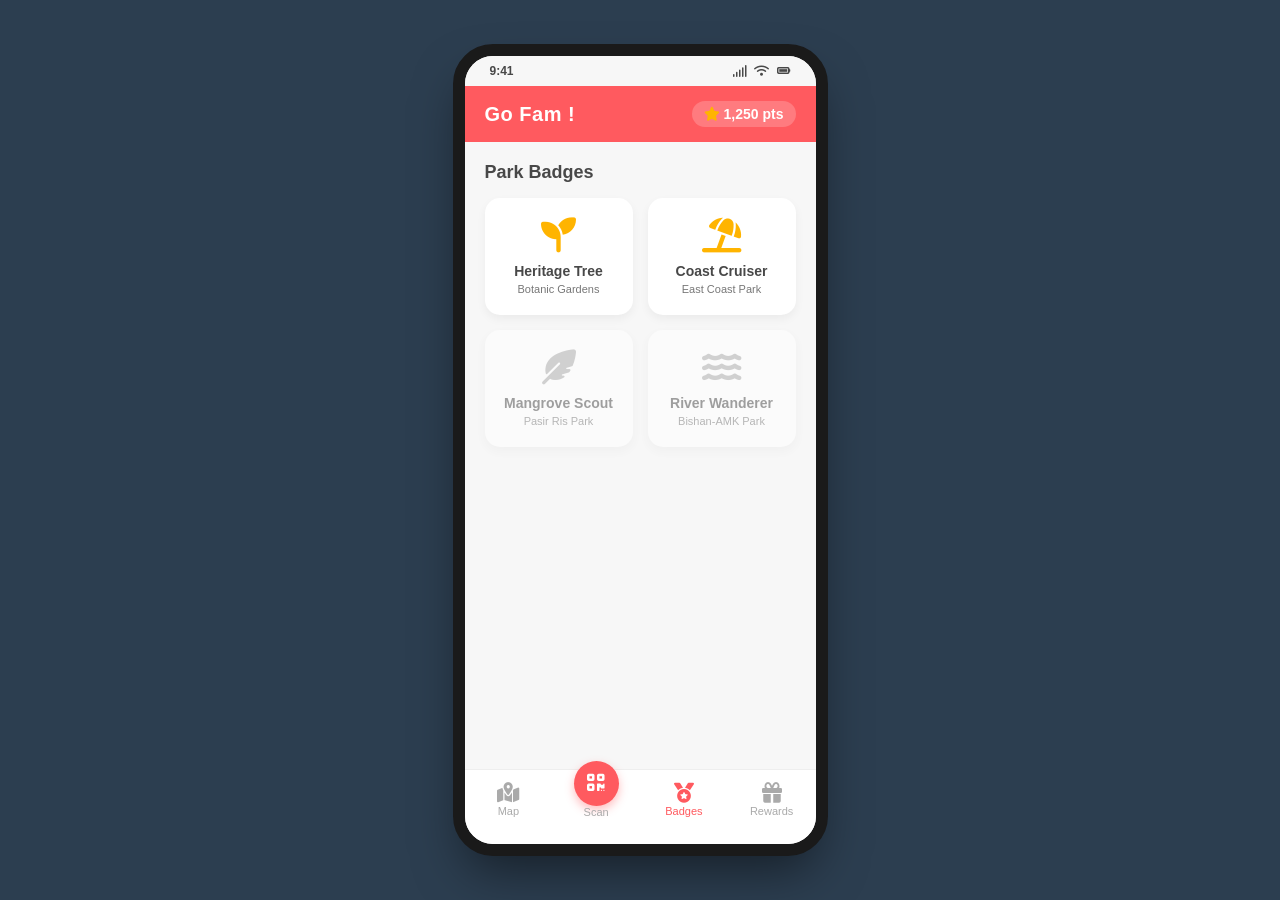
==== badges.html @ 314f7f79 "Add files via upload" ====
<!DOCTYPE html>
<html lang="en">
<head>
    <meta charset="UTF-8">
    <meta name="viewport" content="width=device-width, initial-scale=1.0">
    <title>Go Fam ! - Badges</title>
    <link rel="stylesheet" href="style.css">
    <link rel="stylesheet" href="https://cdnjs.cloudflare.com/ajax/libs/font-awesome/6.4.0/css/all.min.css">
</head>
<body>

    <div class="phone-container">
        <div class="status-bar">
            <span>9:41</span>
            <div class="status-icons"><i class="fas fa-signal"></i> <i class="fas fa-wifi"></i> <i class="fas fa-battery-full"></i></div>
        </div>

        <header class="app-header">
            <h1>Go Fam !</h1>
            <div class="family-points"><i class="fas fa-star"></i> <span id="total-points">1,250</span> pts</div>
        </header>

        <main class="app-content content-padding">
            <h2 class="section-title">Park Badges</h2>
            <div class="badges-grid">
                <div class="badge-card earned">
                    <i class="fas fa-seedling"></i>
                    <h3>Heritage Tree</h3>
                    <p>Botanic Gardens</p>
                </div>
                <div class="badge-card earned">
                    <i class="fas fa-umbrella-beach"></i>
                    <h3>Coast Cruiser</h3>
                    <p>East Coast Park</p>
                </div>
                <div class="badge-card locked">
                    <i class="fas fa-feather-alt"></i>
                    <h3>Mangrove Scout</h3>
                    <p>Pasir Ris Park</p>
                </div>
                <div class="badge-card locked">
                    <i class="fas fa-water"></i>
                    <h3>River Wanderer</h3>
                    <p>Bishan-AMK Park</p>
                </div>
            </div>
        </main>

        <nav class="bottom-nav">
            <a href="index.html" class="nav-item">
                <i class="fas fa-map-marked-alt"></i>
                <span>Map</span>
            </a>
            <a href="scan.html" class="nav-item">
                <div class="scan-nav-btn"><i class="fas fa-qrcode"></i></div>
                <span>Scan</span>
            </a>
            <a href="badges.html" class="nav-item active">
                <i class="fas fa-medal"></i>
                <span>Badges</span>
            </a>
            <a href="rewards.html" class="nav-item">
                <i class="fas fa-gift"></i>
                <span>Rewards</span>
            </a>
        </nav>
    </div>

    <script src="script.js"></script>
</body>
</html>
---- style.css ----
:root {
    --primary: #FF5A5F;
    --secondary: #00A699;
    --dark: #484848;
    --light: #F7F7F7;
    --accent: #FFB400;
}

* {
    box-sizing: border-box;
    margin: 0;
    padding: 0;
    font-family: 'Segoe UI', Tahoma, Geneva, Verdana, sans-serif;
}

body {
    background-color: #2c3e50;
    display: flex;
    justify-content: center;
    align-items: center;
    min-height: 100vh;
}

.phone-container {
    width: 375px;
    height: 812px;
    background: #fff;
    border: 12px solid #1a1a1a;
    border-radius: 40px;
    position: relative;
    box-shadow: 0 25px 50px -12px rgba(0, 0, 0, 0.5);
    display: flex;
    flex-direction: column;
    overflow: hidden;
}

.status-bar {
    height: 30px;
    background: var(--light);
    display: flex;
    justify-content: space-between;
    align-items: center;
    padding: 0 25px;
    font-size: 12px;
    font-weight: 600;
    color: var(--dark);
    flex-shrink: 0;
}
.status-icons i { margin-left: 4px; }

.app-header {
    background: var(--primary);
    color: white;
    padding: 15px 20px;
    display: flex;
    justify-content: space-between;
    align-items: center;
    flex-shrink: 0;
}
.app-header h1 {
    font-size: 20px;
    font-weight: 800;
    letter-spacing: 0.5px;
}
.family-points {
    background: rgba(255, 255, 255, 0.2);
    padding: 5px 12px;
    border-radius: 20px;
    font-size: 14px;
    font-weight: bold;
}
.family-points i { color: var(--accent); }

.app-content {
    flex: 1;
    overflow-y: auto;
    background: var(--light);
    position: relative;
    display: flex;
    flex-direction: column;
}

.content-padding {
    padding: 20px;
}

.section-title {
    margin-bottom: 15px;
    color: var(--dark);
    font-size: 18px;
}

/* Functional Interactive Leaflet Map */
#live-map {
    width: 100%;
    height: 100%;
    z-index: 1;
}

/* Customized Leaflet Point Pins styling mapping */
.custom-map-flag {
    background: transparent !important;
    border: none !important;
}
.map-flag-inner {
    background: var(--primary);
    color: white;
    width: 38px;
    height: 38px;
    border-radius: 50%;
    display: flex;
    justify-content: center;
    align-items: center;
    box-shadow: 0 4px 10px rgba(0,0,0,0.3);
    animation: bounce 2s infinite;
}

.map-overlay {
    position: absolute;
    bottom: 20px;
    left: 15px;
    right: 15px;
    background: white;
    padding: 12px;
    border-radius: 15px;
    box-shadow: 0 4px 15px rgba(0,0,0,0.15);
    z-index: 10;
}
.map-overlay h3 { font-size: 14px; color: var(--dark); }
.map-overlay p { font-size: 12px; color: #666; margin-top: 2px; }

/* Fixed Scanner Layout Structure Settings */
.scanner-layout {
    justify-content: center;
    align-items: center;
}
.scanner-container {
    width: 100%;
    padding: 0 24px;
    display: flex;
    flex-direction: column;
    align-items: center;
}
.scanner-viewfinder {
    width: 220px !important;
    height: 220px !important;
    border: 4px solid var(--secondary);
    border-radius: 25px;
    position: relative;
    overflow: hidden;
    background: #000;
    display: flex;
    justify-content: center;
    align-items: center;
}
/* Aligns actual embedded hardware canvas video feed elements */
.scanner-viewfinder video {
    width: 100% !important;
    height: 100% !important;
    object-fit: cover !important;
}
.camera-fallback-icon {
    position: absolute;
    color: #444;
    z-index: 1;
}
.laser-line {
    position: absolute;
    width: 90%;
    height: 3px;
    background: var(--secondary);
    animation: scanAnimation 2s linear infinite;
    z-index: 2;
}
.scan-instructions {
    font-size: 13px;
    color: var(--dark);
    margin: 20px 0;
    text-align: center;
    line-height: 1.4;
}
.demo-btn {
    background: var(--secondary);
    color: white;
    border: none;
    padding: 12px 24px;
    border-radius: 25px;
    font-weight: bold;
    cursor: pointer;
}

/* Badges View Styles */
.badges-grid {
    display: grid;
    grid-template-columns: repeat(2, 1fr);
    gap: 15px;
}
.badge-card {
    background: white;
    padding: 20px 10px;
    border-radius: 15px;
    text-align: center;
    box-shadow: 0 4px 10px rgba(0,0,0,0.05);
}
.badge-card i { font-size: 35px; margin-bottom: 10px; }
.badge-card.earned i { color: var(--accent); }
.badge-card.locked { opacity: 0.5; }
.badge-card.locked i { color: #aaa; }
.badge-card h3 { font-size: 14px; color: var(--dark); }
.badge-card p { font-size: 11px; color: #777; margin-top: 4px; }

/* Rewards View Styles */
.rewards-list { display: flex; flex-direction: column; gap: 12px; }
.reward-item {
    background: white;
    padding: 15px;
    border-radius: 15px;
    display: flex;
    justify-content: space-between;
    align-items: center;
    box-shadow: 0 4px 10px rgba(0,0,0,0.05);
}
.reward-info h3 { font-size: 15px; color: var(--dark); }
.reward-info p { font-size: 13px; color: var(--secondary); font-weight: bold; }
.claim-btn {
    background: var(--primary);
    color: white;
    border: none;
    padding: 8px 16px;
    border-radius: 20px;
    font-weight: bold;
    cursor: pointer;
}
.claim-btn.disabled { background: #ccc; cursor: not-allowed; }

/* Fixed Bottom Navigation Configurations */
.bottom-nav {
    height: 75px;
    border-top: 1px solid #eee;
    background: white;
    display: flex;
    justify-content: space-around;
    align-items: center;
    padding-bottom: 15px;
    flex-shrink: 0;
    z-index: 999; /* Higher than map overlay layers */
}
.nav-item {
    text-decoration: none;
    color: #aaa;
    display: flex;
    flex-direction: column;
    align-items: center;
    font-size: 11px;
    width: 60px;
}
.nav-item.active { color: var(--primary); }
.nav-item i { font-size: 20px; margin-bottom: 2px; }
.scan-nav-btn {
    background: var(--primary);
    color: white;
    width: 45px;
    height: 45px;
    border-radius: 50%;
    display: flex;
    justify-content: center;
    align-items: center;
    margin-top: -20px;
    box-shadow: 0 4px 10px rgba(255, 90, 95, 0.4);
}
.nav-item.active .scan-nav-btn { background: var(--dark); }

/* Custom System Popups */
#custom-alert {
    position: absolute;
    top: 0; left: 0; width: 100%; height: 100%;
    background: rgba(0,0,0,0.6);
    display: flex;
    justify-content: center;
    align-items: center;
    z-index: 9999;
}
.alert-content {
    background: white;
    width: 80%;
    padding: 25px;
    border-radius: 20px;
    text-align: center;
}
.alert-content h3 { margin-bottom: 10px; color: var(--dark); }
.alert-content p { font-size: 14px; margin-bottom: 20px; color: #555; line-height: 1.4; }
.alert-content button {
    background: var(--primary);
    color: white;
    border: none;
    padding: 10px 25px;
    border-radius: 20px;
    font-weight: bold;
    cursor: pointer;
}
.hidden { display: none !important; }

/* Keyframe tracking settings */
@keyframes scanAnimation {
    0% { top: 5%; }
    50% { top: 90%; }
    100% { top: 5%; }
}
@keyframes bounce {
    0%, 100% { transform: translateY(0); }
    50% { transform: translateY(-6px); }
}
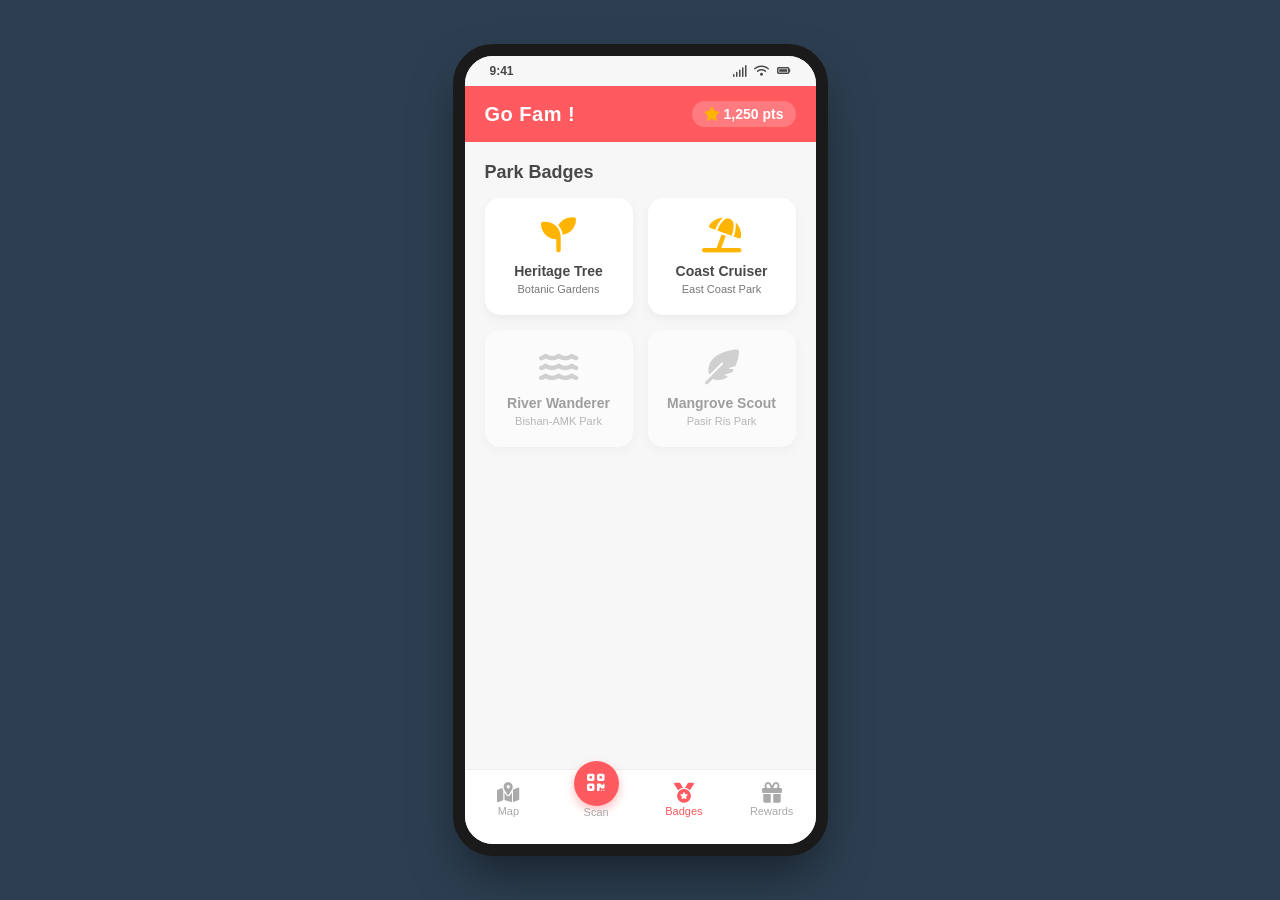
==== commit 97baa46d: "Update badges.html" ====
--- a/badges.html
+++ b/badges.html
@@ -33,15 +33,15 @@
                     <h3>Coast Cruiser</h3>
                     <p>East Coast Park</p>
                 </div>
+                <div id="river-wanderer-card" class="badge-card locked">
+                    <i class="fas fa-water"></i>
+                    <h3>River Wanderer</h3>
+                    <p>Bishan-AMK Park</p>
+                </div>
                 <div class="badge-card locked">
                     <i class="fas fa-feather-alt"></i>
                     <h3>Mangrove Scout</h3>
                     <p>Pasir Ris Park</p>
-                </div>
-                <div class="badge-card locked">
-                    <i class="fas fa-water"></i>
-                    <h3>River Wanderer</h3>
-                    <p>Bishan-AMK Park</p>
                 </div>
             </div>
         </main>
@@ -68,4 +68,4 @@
 
     <script src="script.js"></script>
 </body>
-</html>+</html>
--- a/style.css
+++ b/style.css
@@ -13,6 +13,7 @@
     font-family: 'Segoe UI', Tahoma, Geneva, Verdana, sans-serif;
 }
 
+/* Base style: Desktop view with wrapper frame */
 body {
     background-color: #2c3e50;
     display: flex;
@@ -48,6 +49,26 @@
 }
 .status-icons i { margin-left: 4px; }
 
+/* MOBILE RESPONSIVE OVERRIDE: Removes background, borders, and prevents scrolling */
+@media (max-width: 450px) {
+    body {
+        background-color: white; /* Removes the dark desktop background */
+        align-items: flex-start;
+    }
+
+    .phone-container {
+        width: 100vw;       /* Spans full width of the mobile screen */
+        height: 100dvh;     /* Spans exact dynamic height of the mobile viewport */
+        border: none;       /* Removes the thick black phone border */
+        border-radius: 0;   /* Removes the rounded phone frame edges */
+        box-shadow: none;   /* Removes shadows for a clean look */
+    }
+
+    .status-bar {
+        display: none;      /* Hides the fake status bar since the phone already has one */
+    }
+}
+
 .app-header {
     background: var(--primary);
     color: white;
@@ -97,7 +118,6 @@
     z-index: 1;
 }
 
-/* Customized Leaflet Point Pins styling mapping */
 .custom-map-flag {
     background: transparent !important;
     border: none !important;
@@ -153,7 +173,6 @@
     justify-content: center;
     align-items: center;
 }
-/* Aligns actual embedded hardware canvas video feed elements */
 .scanner-viewfinder video {
     width: 100% !important;
     height: 100% !important;
@@ -243,7 +262,7 @@
     align-items: center;
     padding-bottom: 15px;
     flex-shrink: 0;
-    z-index: 999; /* Higher than map overlay layers */
+    z-index: 999;
 }
 .nav-item {
     text-decoration: none;
@@ -269,6 +288,33 @@
     box-shadow: 0 4px 10px rgba(255, 90, 95, 0.4);
 }
 .nav-item.active .scan-nav-btn { background: var(--dark); }
+
+/* Custom QR Location Marker Styling */
+.custom-map-qr {
+    background: transparent !important;
+    border: none !important;
+}
+.map-qr-inner {
+    background: var(--secondary);
+    color: white;
+    width: 38px;
+    height: 38px;
+    border-radius: 50%;
+    display: flex;
+    justify-content: center;
+    align-items: center;
+    box-shadow: 0 4px 10px rgba(0,0,0,0.25);
+    animation: bounce 2s infinite;
+}
+
+/* Fix popup text formatting inside Leaflet */
+.leaflet-popup-content {
+    font-size: 12px;
+    font-family: inherit;
+    color: var(--dark);
+    margin: 8px 12px;
+    line-height: 1.3;
+}
 
 /* Custom System Popups */
 #custom-alert {
@@ -300,7 +346,7 @@
 }
 .hidden { display: none !important; }
 
-/* Keyframe tracking settings */
+/* Animations */
 @keyframes scanAnimation {
     0% { top: 5%; }
     50% { top: 90%; }
@@ -309,4 +355,23 @@
 @keyframes bounce {
     0%, 100% { transform: translateY(0); }
     50% { transform: translateY(-6px); }
-}+}
+
+/* Custom User Location Marker Styling */
+.custom-map-user {
+    background: transparent !important;
+    border: none !important;
+}
+.map-user-inner {
+    background: #3498db;
+    color: white;
+    width: 20px;
+    height: 20px;
+    border-radius: 50%;
+    border: 3px solid white;
+    display: flex;
+    justify-content: center;
+    align-items: center;
+    box-shadow: 0 0 12px rgba(52, 152, 219, 0.8);
+}
+
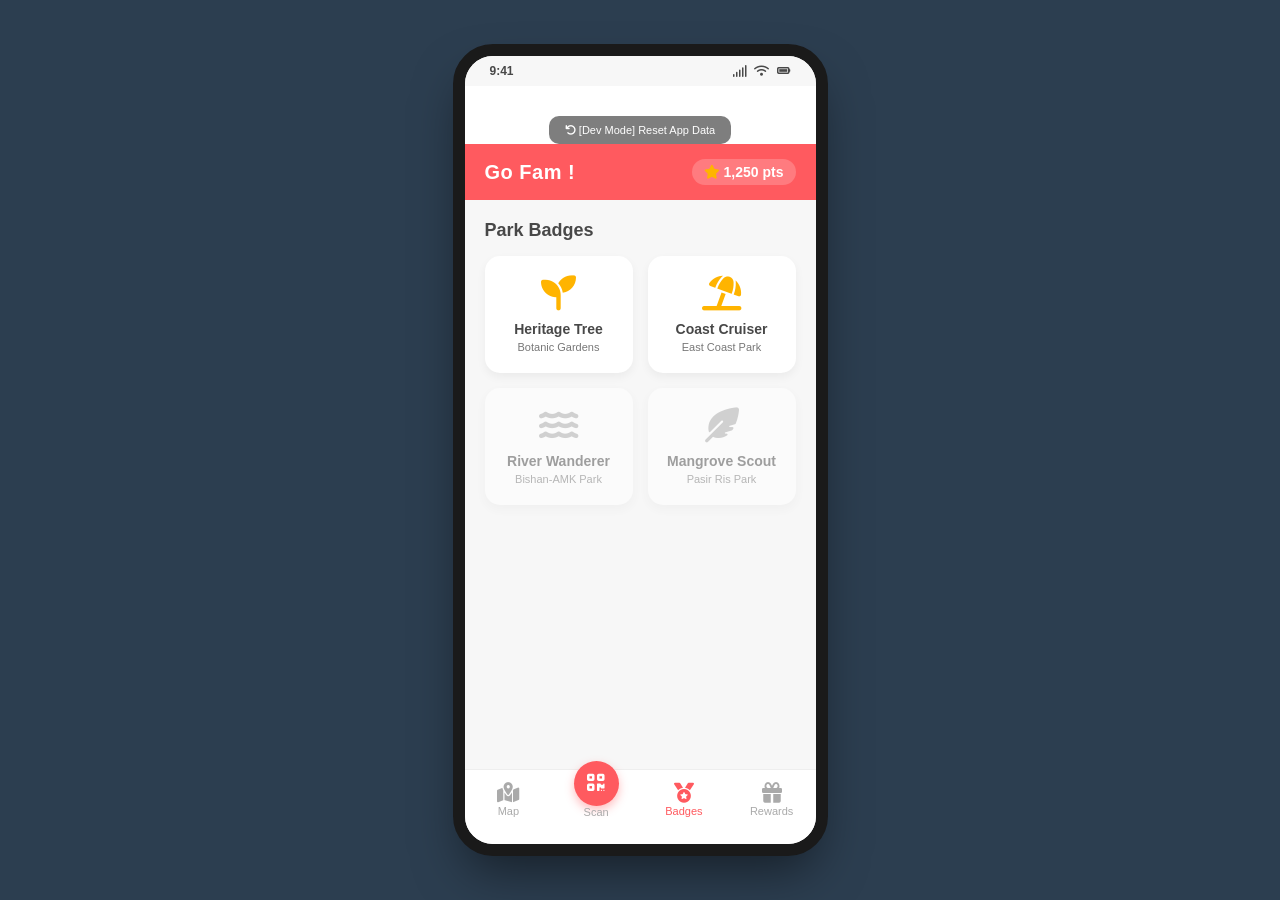
==== commit ad9e9773: "Update badges.html" ====
--- a/badges.html
+++ b/badges.html
@@ -13,6 +13,12 @@
         <div class="status-bar">
             <span>9:41</span>
             <div class="status-icons"><i class="fas fa-signal"></i> <i class="fas fa-wifi"></i> <i class="fas fa-battery-full"></i></div>
+        </div>
+
+        <div style="text-align: center; margin-top: 30px;">
+            <button onclick="resetAppDevMode()" style="background: #484848; color: white; border: none; padding: 8px 16px; border-radius: 10px; font-size: 11px; cursor: pointer; opacity: 0.7;">
+                <i class="fas fa-undo"></i> [Dev Mode] Reset App Data
+            </button>
         </div>
 
         <header class="app-header">
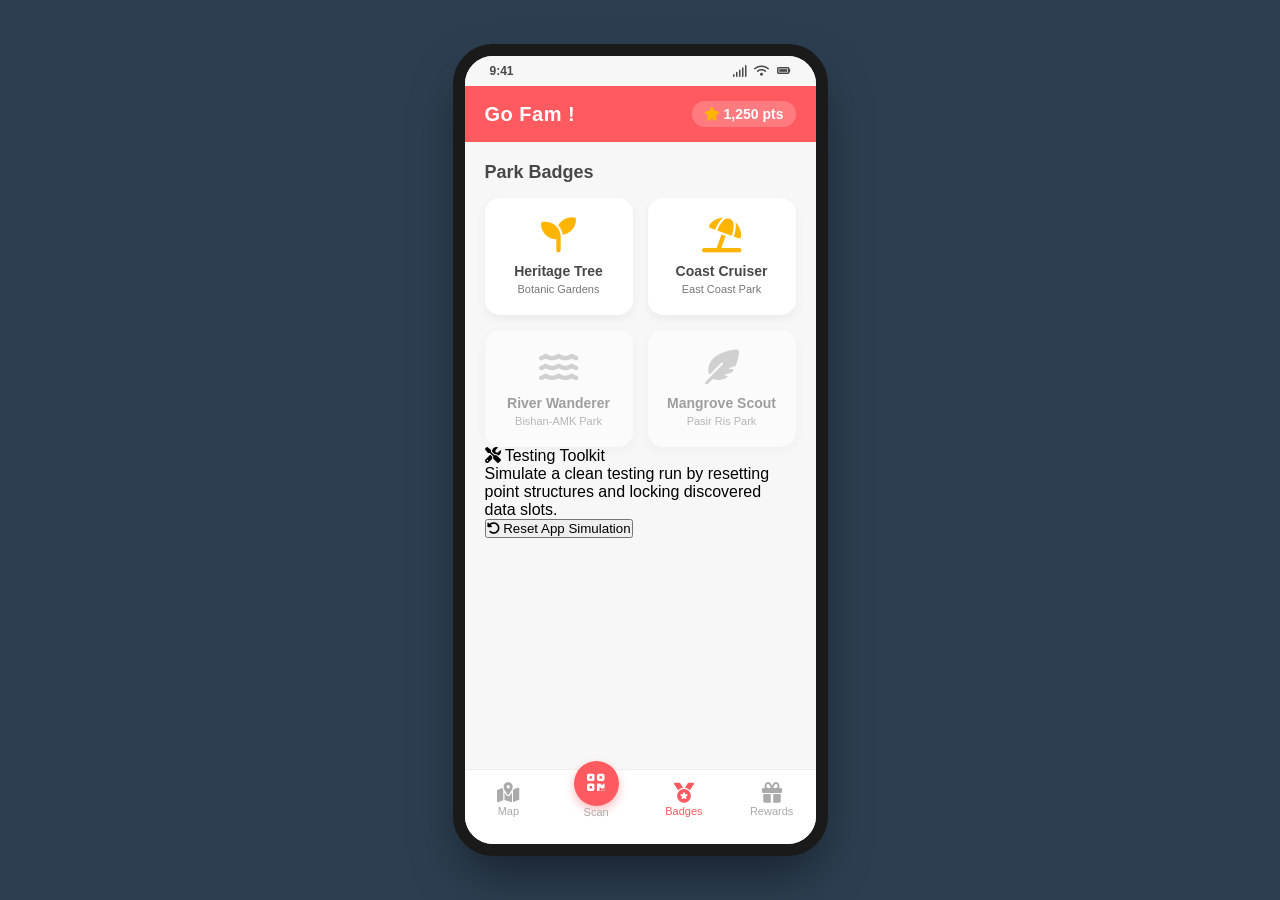
==== commit 97fd3b4b: "Update badges.html" ====
--- a/badges.html
+++ b/badges.html
@@ -15,19 +15,14 @@
             <div class="status-icons"><i class="fas fa-signal"></i> <i class="fas fa-wifi"></i> <i class="fas fa-battery-full"></i></div>
         </div>
 
-        <div style="text-align: center; margin-top: 30px;">
-            <button onclick="resetAppDevMode()" style="background: #484848; color: white; border: none; padding: 8px 16px; border-radius: 10px; font-size: 11px; cursor: pointer; opacity: 0.7;">
-                <i class="fas fa-undo"></i> [Dev Mode] Reset App Data
-            </button>
-        </div>
-
         <header class="app-header">
             <h1>Go Fam !</h1>
-            <div class="family-points"><i class="fas fa-star"></i> <span id="total-points">1,250</span> pts</div>
+            <div class="family-points"><i class="fas fa-star"></i> <span id="total-points">750</span> pts</div>
         </header>
 
         <main class="app-content content-padding">
             <h2 class="section-title">Park Badges</h2>
+            
             <div class="badges-grid">
                 <div class="badge-card earned">
                     <i class="fas fa-seedling"></i>
@@ -49,6 +44,16 @@
                     <h3>Mangrove Scout</h3>
                     <p>Pasir Ris Park</p>
                 </div>
+            </div>
+
+            <div class="dev-panel-container">
+                <div class="dev-panel-header">
+                    <i class="fas fa-tools"></i> Testing Toolkit
+                </div>
+                <p>Simulate a clean testing run by resetting point structures and locking discovered data slots.</p>
+                <button class="dev-reset-btn" onclick="resetAppDevMode()">
+                    <i class="fas fa-undo-alt"></i> Reset App Simulation
+                </button>
             </div>
         </main>
 
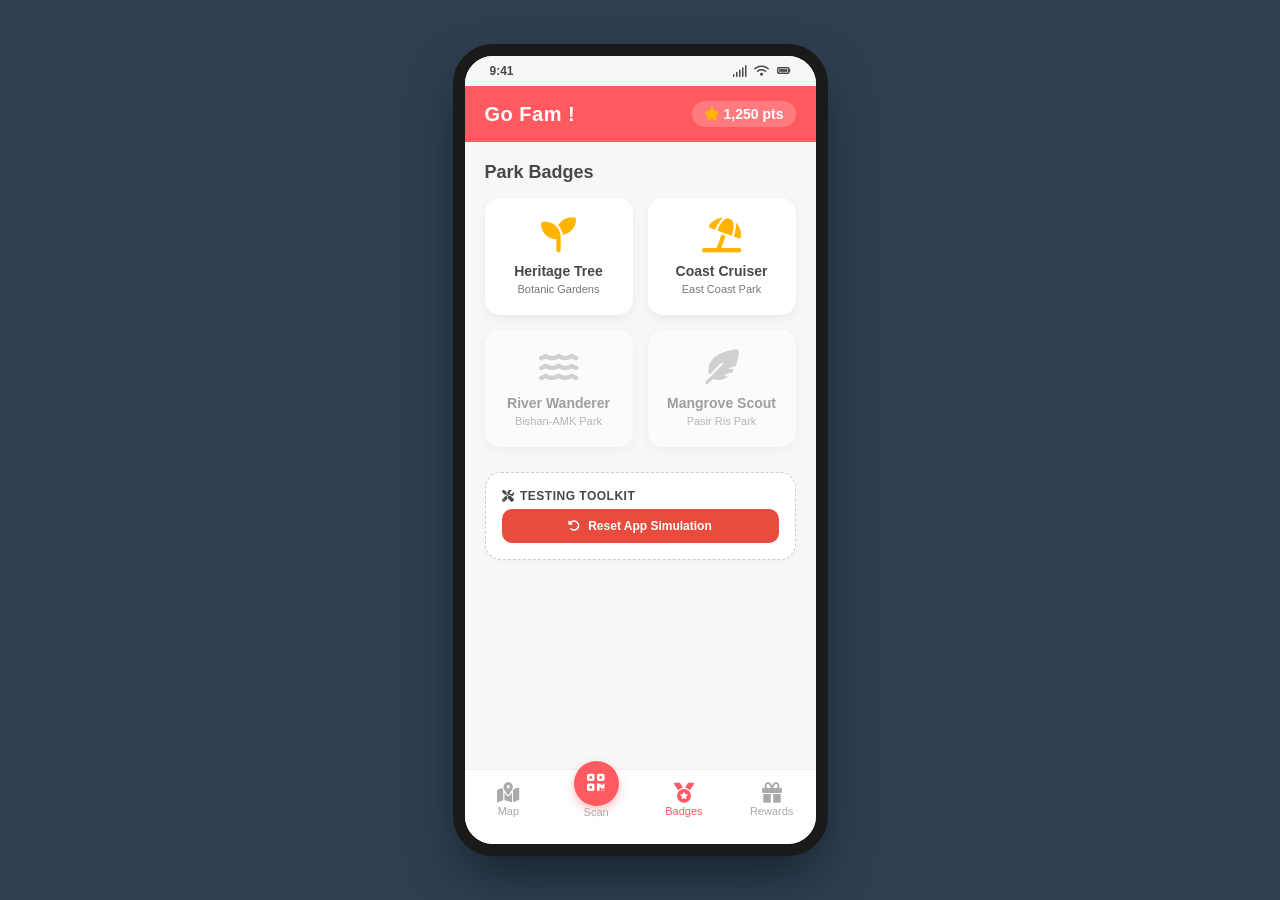
==== commit a5629f7c: "Update badges.html" ====
--- a/badges.html
+++ b/badges.html
@@ -50,7 +50,6 @@
                 <div class="dev-panel-header">
                     <i class="fas fa-tools"></i> Testing Toolkit
                 </div>
-                <p>Simulate a clean testing run by resetting point structures and locking discovered data slots.</p>
                 <button class="dev-reset-btn" onclick="resetAppDevMode()">
                     <i class="fas fa-undo-alt"></i> Reset App Simulation
                 </button>
--- a/style.css
+++ b/style.css
@@ -375,3 +375,59 @@
     box-shadow: 0 0 12px rgba(52, 152, 219, 0.8);
 }
 
+/* Aesthetic Developer Settings Container Wrapper */
+.dev-panel-container {
+    background: #ffffff;
+    border: 1px dashed #ccc;
+    border-radius: 16px;
+    padding: 16px;
+    margin-top: 25px;
+    margin-bottom: 10px;
+    box-shadow: 0 2px 8px rgba(0,0,0,0.02);
+}
+/* Aesthetic Developer Settings Container Wrapper */
+.dev-panel-container {
+    background: #ffffff;
+    border: 1px dashed #ccc;
+    border-radius: 16px;
+    padding: 16px;
+    margin-top: 25px;
+    margin-bottom: 10px;
+    box-shadow: 0 2px 8px rgba(0,0,0,0.02);
+}
+.dev-panel-header {
+    font-size: 12px;
+    font-weight: 700;
+    color: var(--dark);
+    text-transform: uppercase;
+    letter-spacing: 0.5px;
+    margin-bottom: 6px;
+    display: flex;
+    align-items: center;
+    gap: 6px;
+}
+.dev-panel-container p {
+    font-size: 11px;
+    color: #777;
+    line-height: 1.4;
+    margin-bottom: 12px;
+}
+.dev-reset-btn {
+    width: 100%;
+    background: #e74c3c;
+    color: white;
+    border: none;
+    padding: 10px;
+    border-radius: 10px;
+    font-size: 12px;
+    font-weight: bold;
+    cursor: pointer;
+    display: flex;
+    justify-content: center;
+    align-items: center;
+    gap: 8px;
+    transition: background 0.2s;
+}
+.dev-reset-btn:active {
+    background: #c0392b;
+}
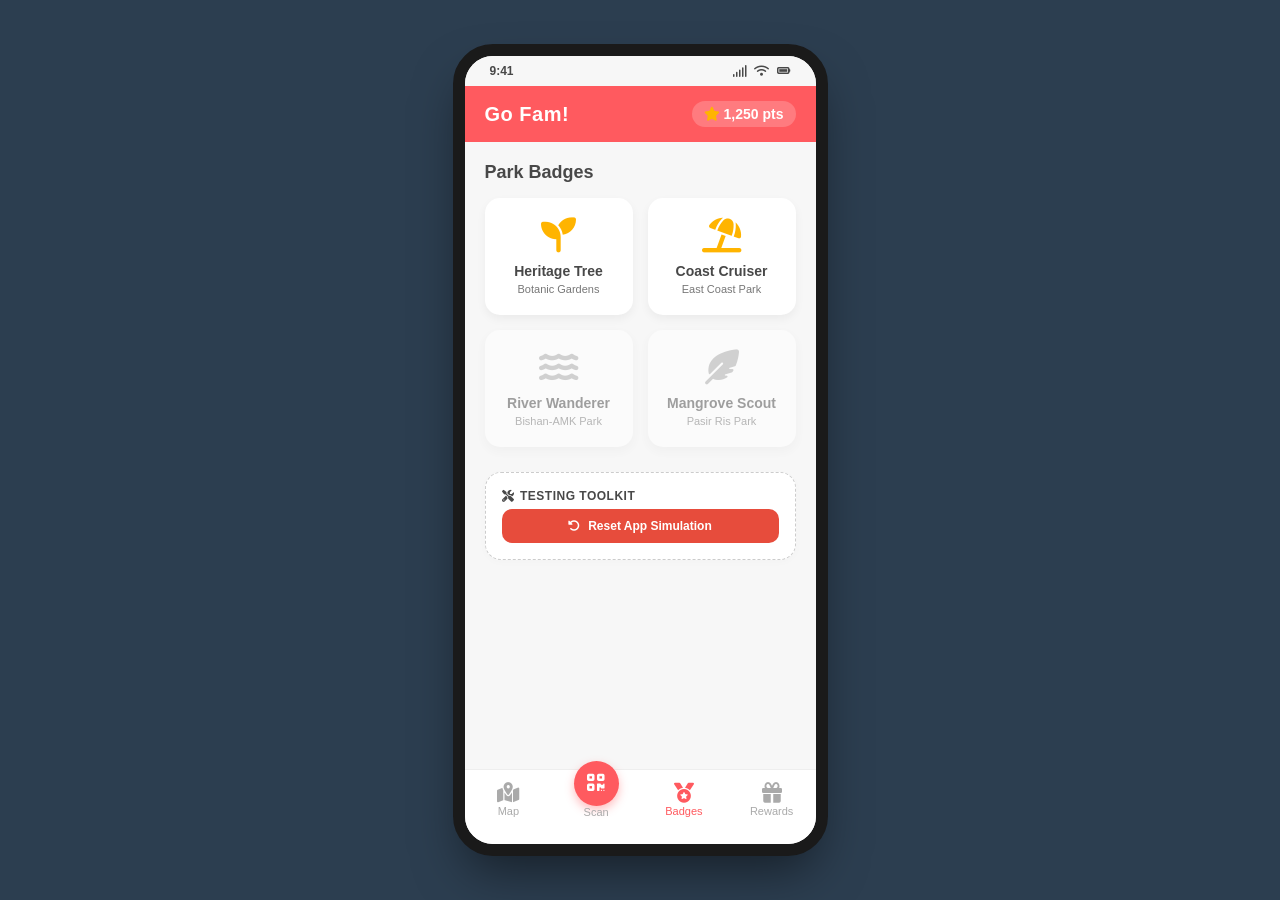
==== commit 70848305: "Update badges.html" ====
--- a/badges.html
+++ b/badges.html
@@ -3,7 +3,7 @@
 <head>
     <meta charset="UTF-8">
     <meta name="viewport" content="width=device-width, initial-scale=1.0">
-    <title>Go Fam ! - Badges</title>
+    <title>Go Fam! - Badges</title>
     <link rel="stylesheet" href="style.css">
     <link rel="stylesheet" href="https://cdnjs.cloudflare.com/ajax/libs/font-awesome/6.4.0/css/all.min.css">
 </head>
@@ -16,7 +16,7 @@
         </div>
 
         <header class="app-header">
-            <h1>Go Fam !</h1>
+            <h1>Go Fam!</h1>
             <div class="family-points"><i class="fas fa-star"></i> <span id="total-points">750</span> pts</div>
         </header>
 
